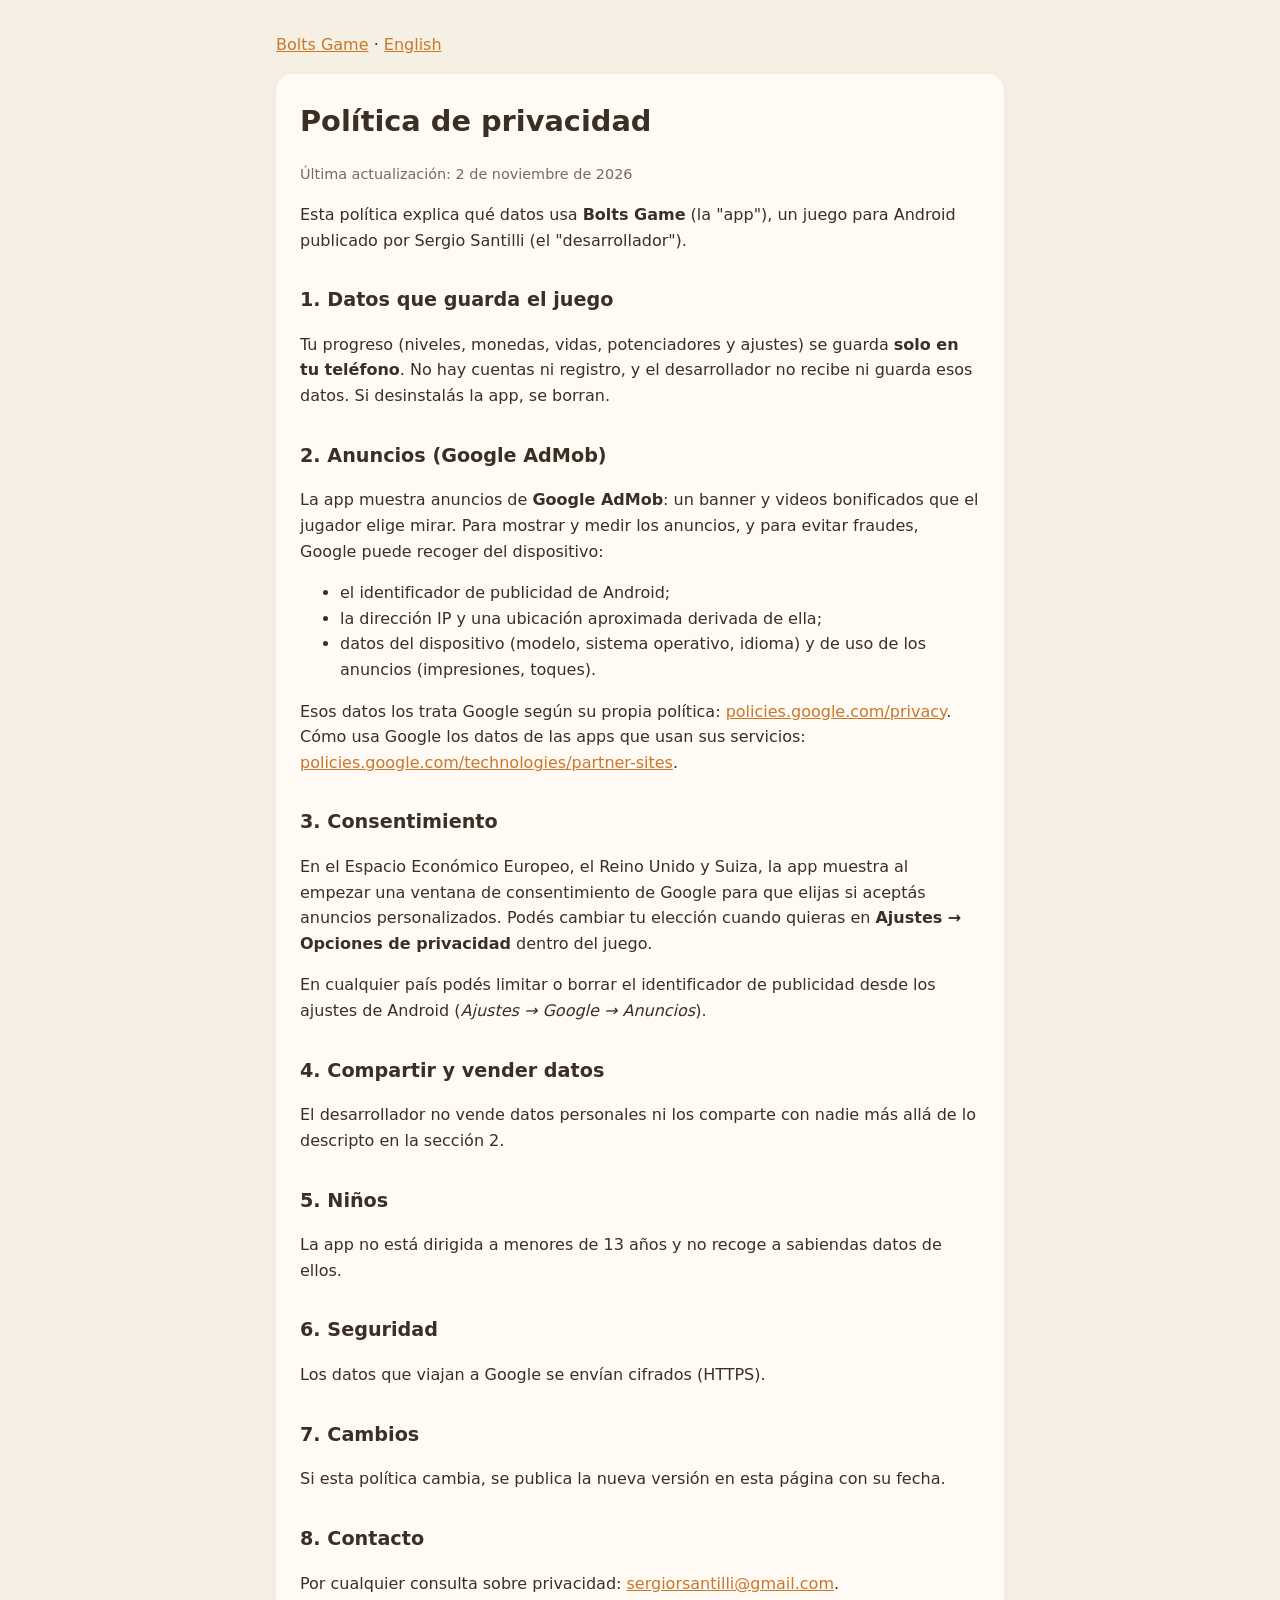
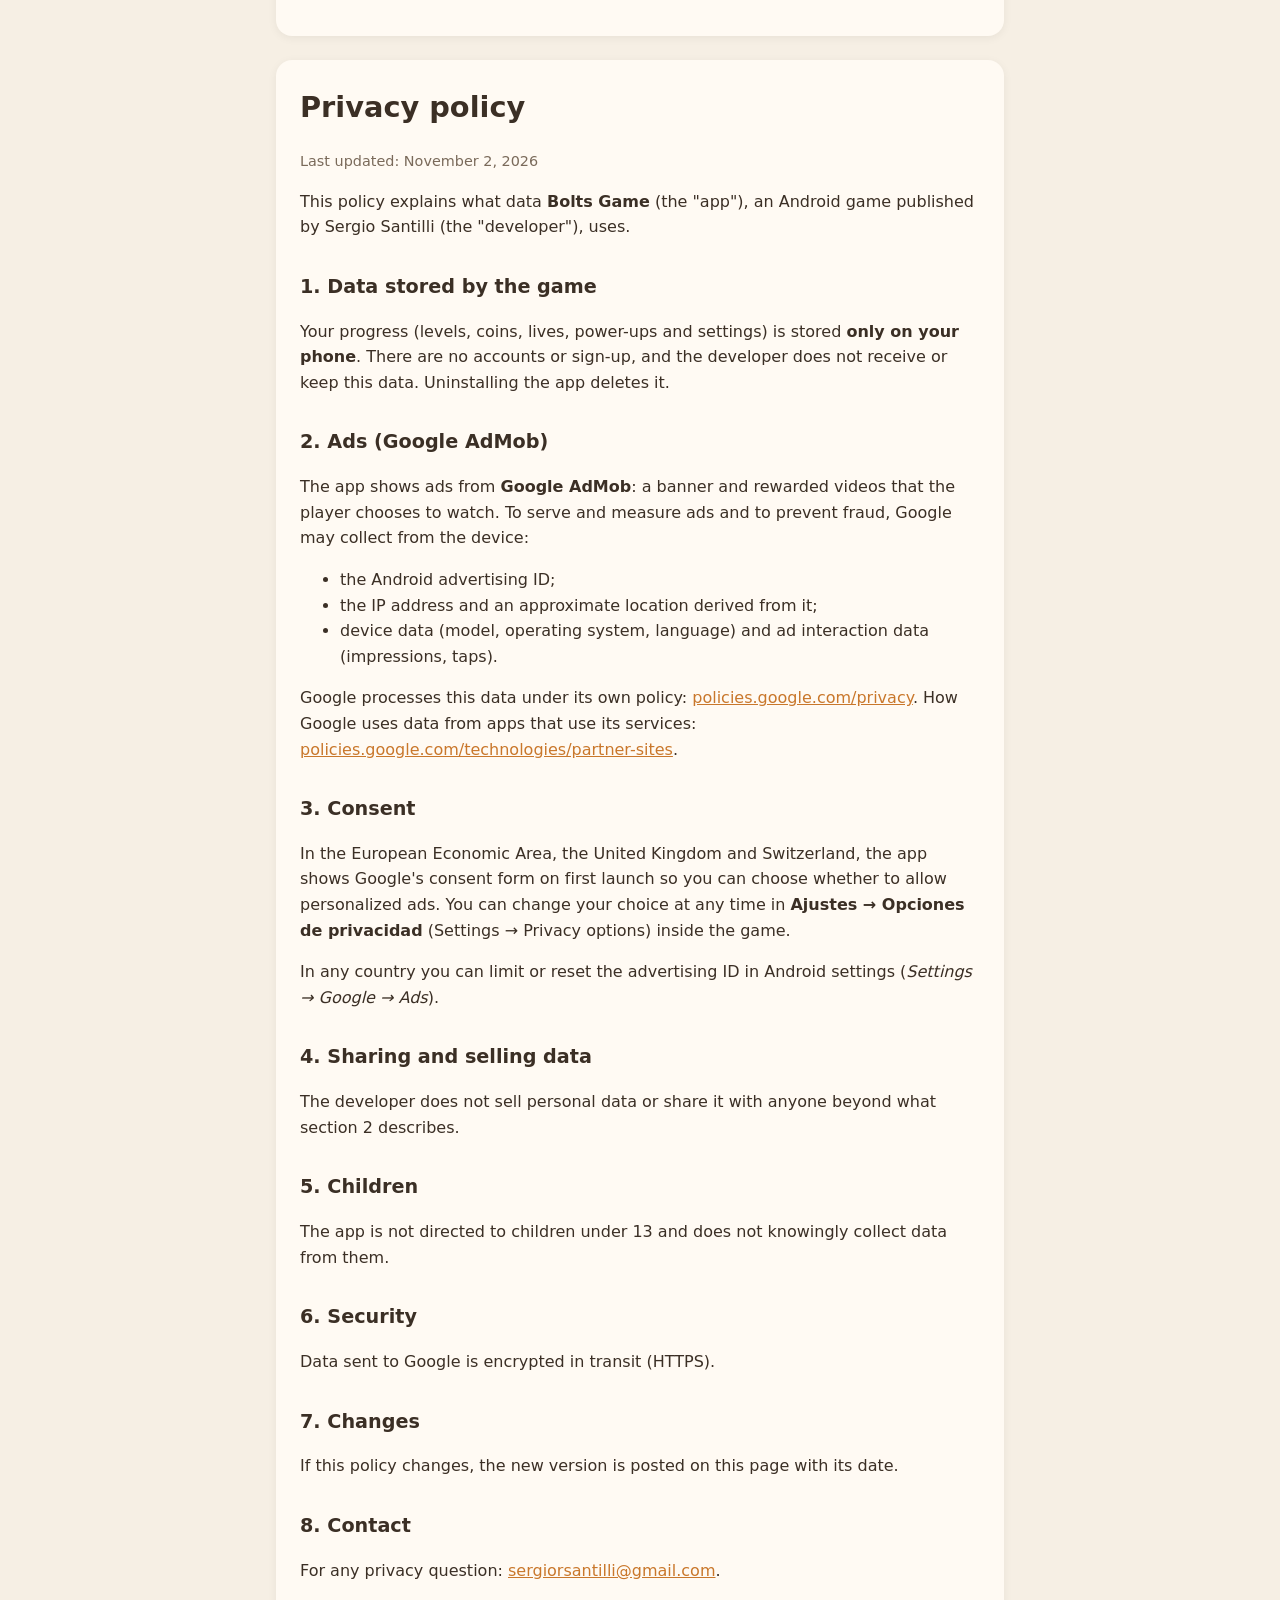
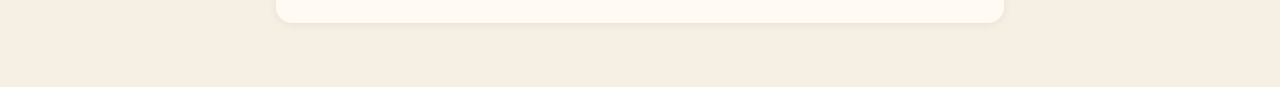
==== privacidad.html @ a4f58d48 "Sitio de Bolts Game: política de privacidad y app-ads.txt Co-Authored-By: Claude Opus 5.5 <noreply@a" ====
<!doctype html>
<html lang="es">
<head>
<meta charset="utf-8">
<meta name="viewport" content="width=device-width, initial-scale=1">
<title>Bolts Game: privacidad</title>
<link rel="stylesheet" href="style.css">
</head>
<body>
<main>
  <nav><a href="index.html">Bolts Game</a> · <a href="#en">English</a></nav>
  <div class="card">
    <h1>Política de privacidad</h1>
    <p class="muted">Última actualización: 2 de noviembre de 2026</p>
    <p>Esta política explica qué datos usa <strong>Bolts Game</strong> (la "app"), un juego para Android
      publicado por Sergio Santilli (el "desarrollador").</p>

    <h2>1. Datos que guarda el juego</h2>
    <p>Tu progreso (niveles, monedas, vidas, potenciadores y ajustes) se guarda <strong>solo en tu
      teléfono</strong>. No hay cuentas ni registro, y el desarrollador no recibe ni guarda esos datos.
      Si desinstalás la app, se borran.</p>

    <h2>2. Anuncios (Google AdMob)</h2>
    <p>La app muestra anuncios de <strong>Google AdMob</strong>: un banner y videos bonificados que el
      jugador elige mirar. Para mostrar y medir los anuncios, y para evitar fraudes, Google puede recoger
      del dispositivo:</p>
    <ul>
      <li>el identificador de publicidad de Android;</li>
      <li>la dirección IP y una ubicación aproximada derivada de ella;</li>
      <li>datos del dispositivo (modelo, sistema operativo, idioma) y de uso de los anuncios
        (impresiones, toques).</li>
    </ul>
    <p>Esos datos los trata Google según su propia política: <a href="https://policies.google.com/privacy">policies.google.com/privacy</a>.
      Cómo usa Google los datos de las apps que usan sus servicios:
      <a href="https://policies.google.com/technologies/partner-sites">policies.google.com/technologies/partner-sites</a>.</p>

    <h2>3. Consentimiento</h2>
    <p>En el Espacio Económico Europeo, el Reino Unido y Suiza, la app muestra al empezar una ventana de
      consentimiento de Google para que elijas si aceptás anuncios personalizados. Podés cambiar tu
      elección cuando quieras en <strong>Ajustes → Opciones de privacidad</strong> dentro del juego.</p>
    <p>En cualquier país podés limitar o borrar el identificador de publicidad desde los ajustes de
      Android (<em>Ajustes → Google → Anuncios</em>).</p>

    <h2>4. Compartir y vender datos</h2>
    <p>El desarrollador no vende datos personales ni los comparte con nadie más allá de lo descripto en
      la sección 2.</p>

    <h2>5. Niños</h2>
    <p>La app no está dirigida a menores de 13 años y no recoge a sabiendas datos de ellos.</p>

    <h2>6. Seguridad</h2>
    <p>Los datos que viajan a Google se envían cifrados (HTTPS).</p>

    <h2>7. Cambios</h2>
    <p>Si esta política cambia, se publica la nueva versión en esta página con su fecha.</p>

    <h2>8. Contacto</h2>
    <p>Por cualquier consulta sobre privacidad: <a href="mailto:sergiorsantilli@gmail.com">sergiorsantilli@gmail.com</a>.</p>
  </div>

  <div class="card" id="en" style="margin-top:24px">
    <h1>Privacy policy</h1>
    <p class="muted">Last updated: November 2, 2026</p>
    <p>This policy explains what data <strong>Bolts Game</strong> (the "app"), an Android game published by
      Sergio Santilli (the "developer"), uses.</p>

    <h2>1. Data stored by the game</h2>
    <p>Your progress (levels, coins, lives, power-ups and settings) is stored <strong>only on your
      phone</strong>. There are no accounts or sign-up, and the developer does not receive or keep this
      data. Uninstalling the app deletes it.</p>

    <h2>2. Ads (Google AdMob)</h2>
    <p>The app shows ads from <strong>Google AdMob</strong>: a banner and rewarded videos that the player
      chooses to watch. To serve and measure ads and to prevent fraud, Google may collect from the device:</p>
    <ul>
      <li>the Android advertising ID;</li>
      <li>the IP address and an approximate location derived from it;</li>
      <li>device data (model, operating system, language) and ad interaction data (impressions, taps).</li>
    </ul>
    <p>Google processes this data under its own policy: <a href="https://policies.google.com/privacy">policies.google.com/privacy</a>.
      How Google uses data from apps that use its services:
      <a href="https://policies.google.com/technologies/partner-sites">policies.google.com/technologies/partner-sites</a>.</p>

    <h2>3. Consent</h2>
    <p>In the European Economic Area, the United Kingdom and Switzerland, the app shows Google's consent
      form on first launch so you can choose whether to allow personalized ads. You can change your
      choice at any time in <strong>Ajustes → Opciones de privacidad</strong> (Settings → Privacy options)
      inside the game.</p>
    <p>In any country you can limit or reset the advertising ID in Android settings
      (<em>Settings → Google → Ads</em>).</p>

    <h2>4. Sharing and selling data</h2>
    <p>The developer does not sell personal data or share it with anyone beyond what section 2 describes.</p>

    <h2>5. Children</h2>
    <p>The app is not directed to children under 13 and does not knowingly collect data from them.</p>

    <h2>6. Security</h2>
    <p>Data sent to Google is encrypted in transit (HTTPS).</p>

    <h2>7. Changes</h2>
    <p>If this policy changes, the new version is posted on this page with its date.</p>

    <h2>8. Contact</h2>
    <p>For any privacy question: <a href="mailto:sergiorsantilli@gmail.com">sergiorsantilli@gmail.com</a>.</p>
  </div>
</main>
</body>
</html>
---- style.css ----
:root { --bg: #f6efe4; --card: #fffaf3; --text: #3b2f25; --muted: #7a6a5a; --accent: #c9772b; }
@media (prefers-color-scheme: dark) { :root { --bg: #1f1a15; --card: #2a231c; --text: #f1e7da; --muted: #b8a894; --accent: #f0a85a; } }
* { box-sizing: border-box; }
body { margin: 0; background: var(--bg); color: var(--text); font: 16px/1.6 system-ui, -apple-system, "Segoe UI", Roboto, sans-serif; }
main { max-width: 760px; margin: 0 auto; padding: 32px 16px 64px; }
.card { background: var(--card); border-radius: 16px; padding: 24px; box-shadow: 0 2px 10px rgba(0,0,0,.06); }
h1 { margin-top: 0; font-size: 1.8rem; }
h2 { font-size: 1.2rem; margin-top: 2rem; }
a { color: var(--accent); }
.muted { color: var(--muted); font-size: .9rem; }
nav { margin-bottom: 16px; }
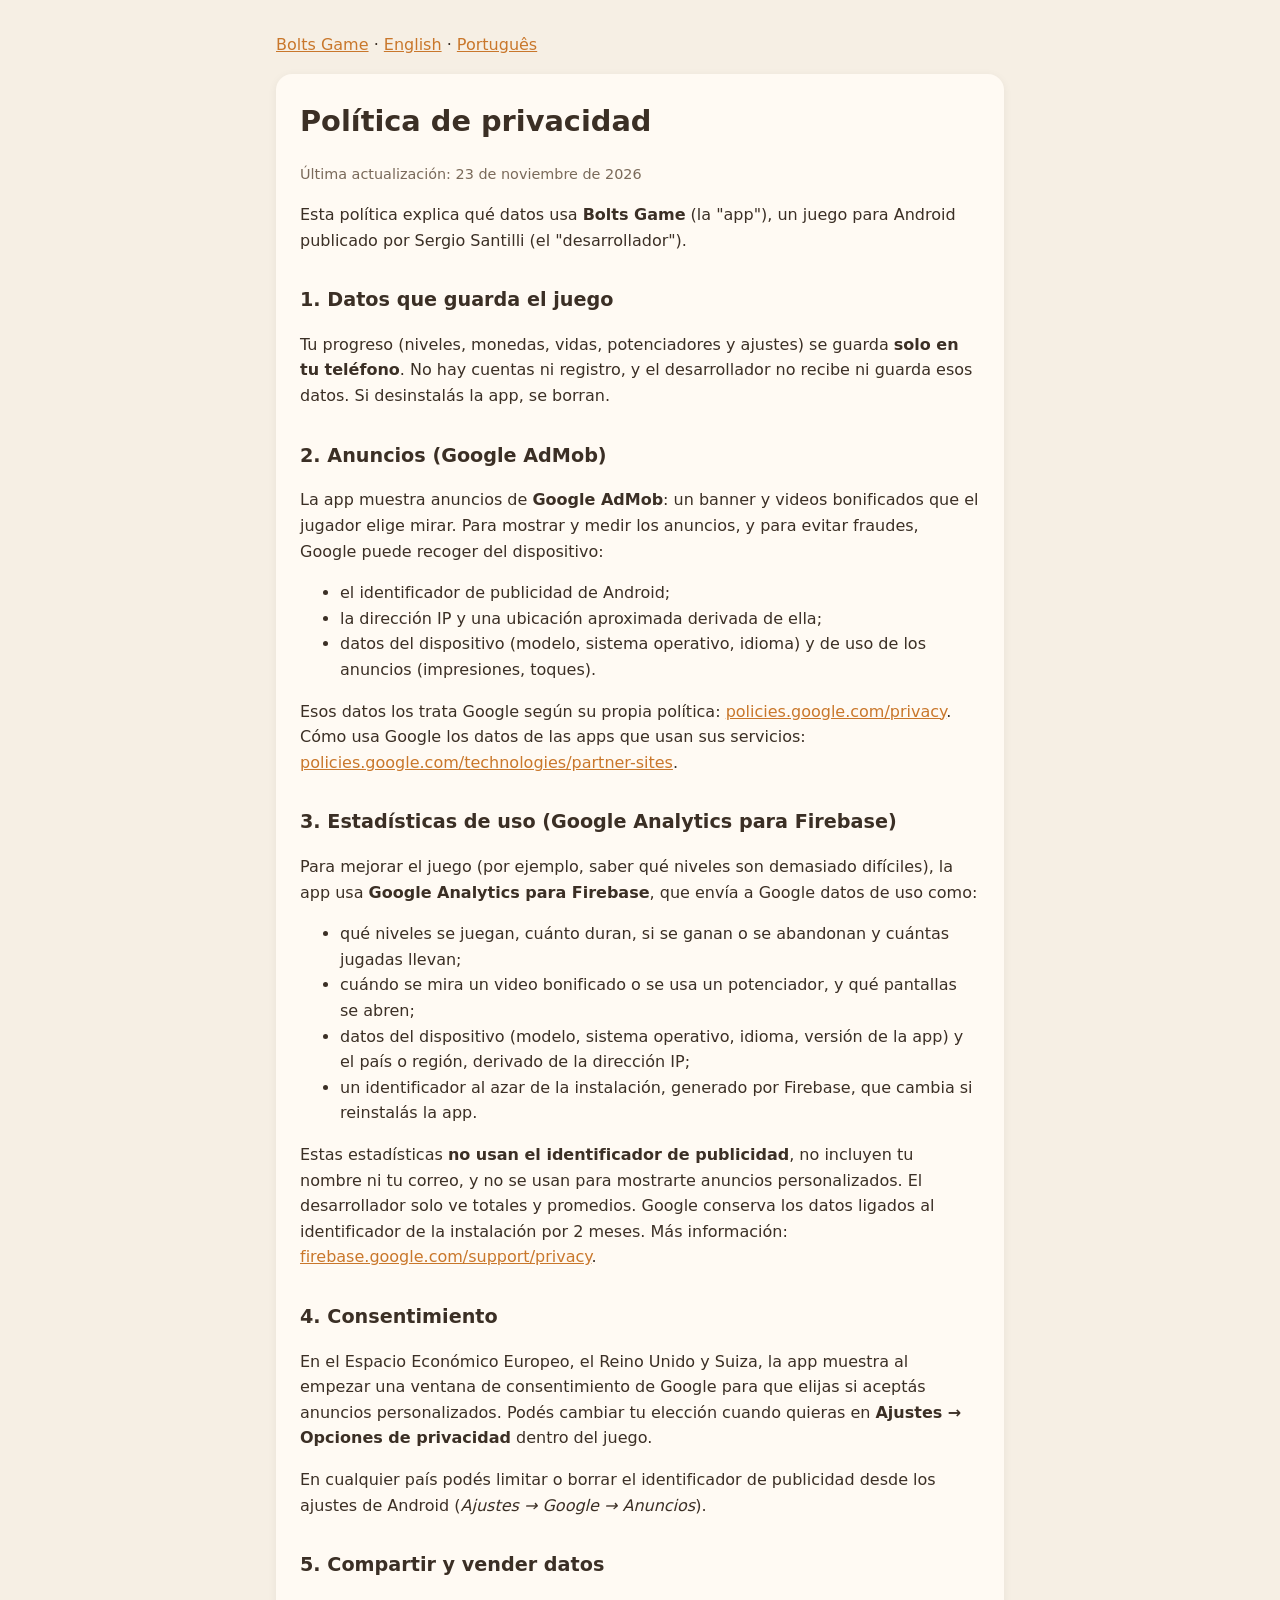
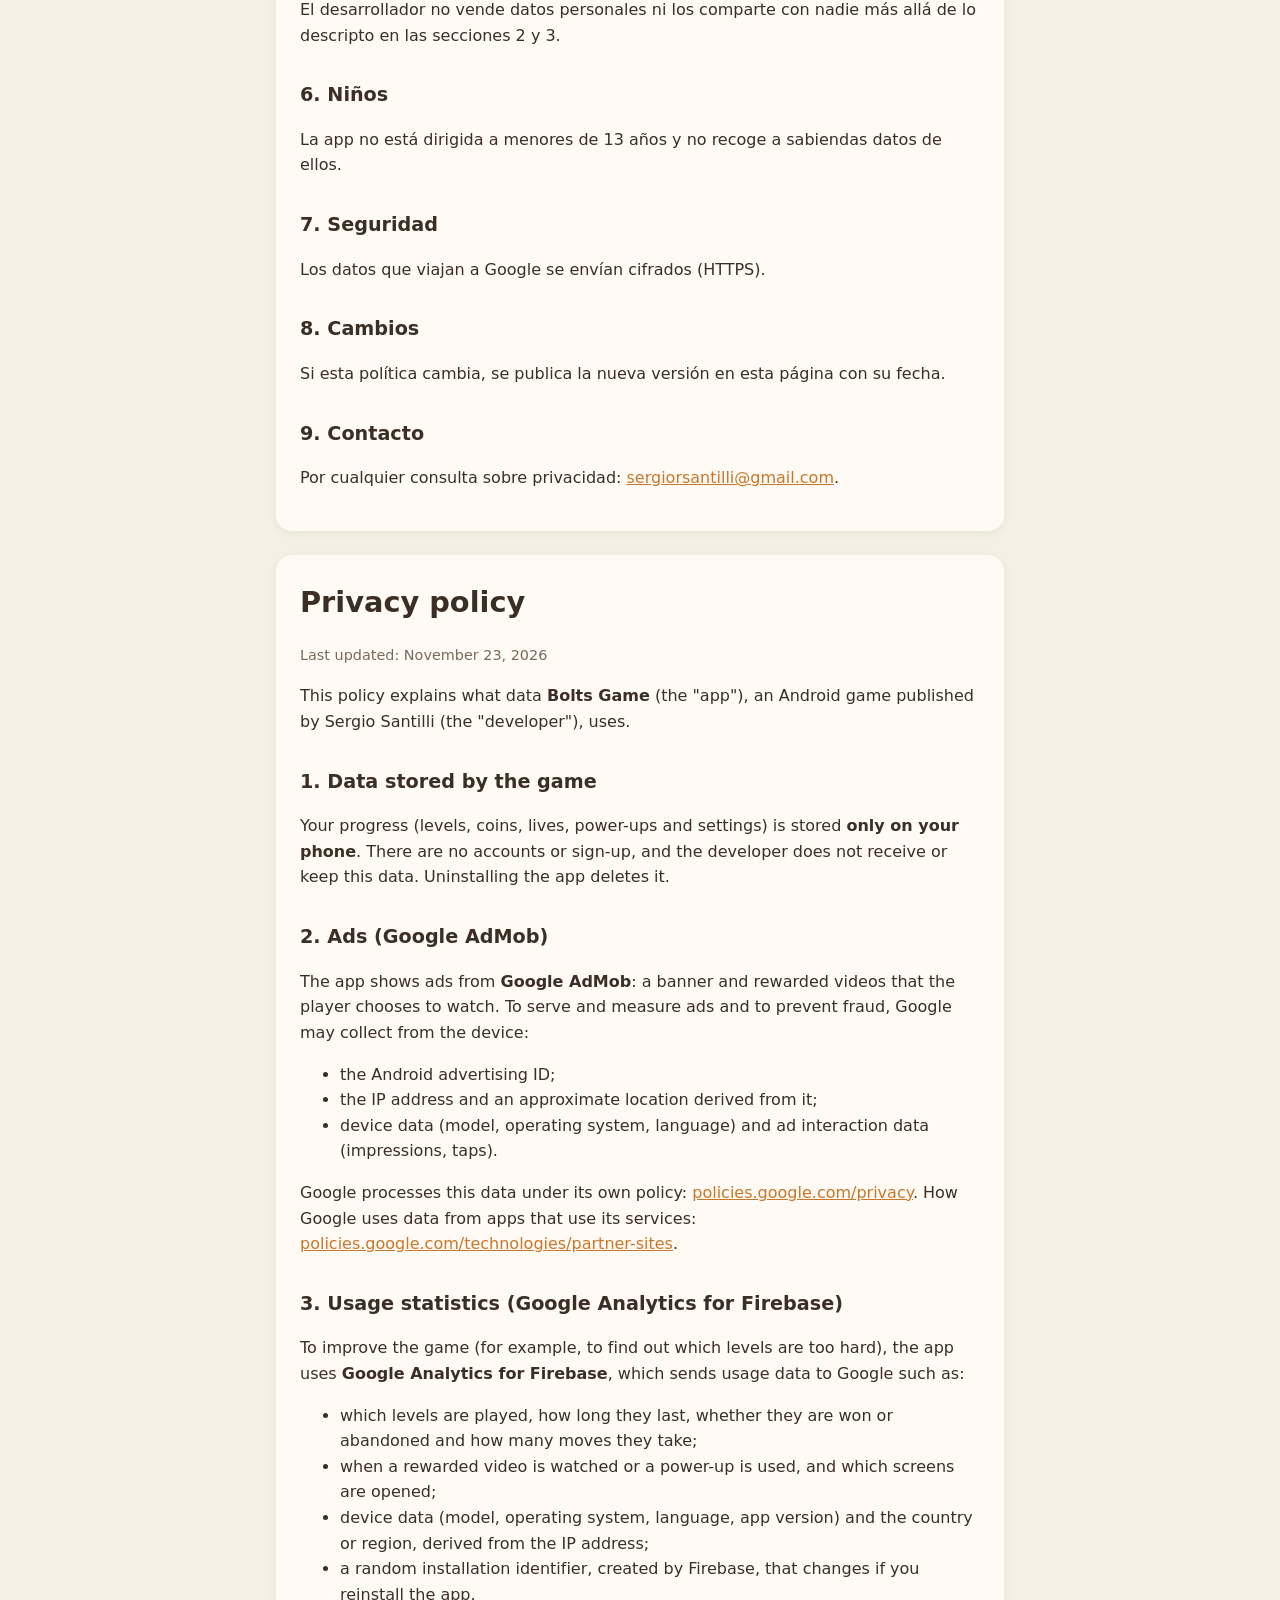
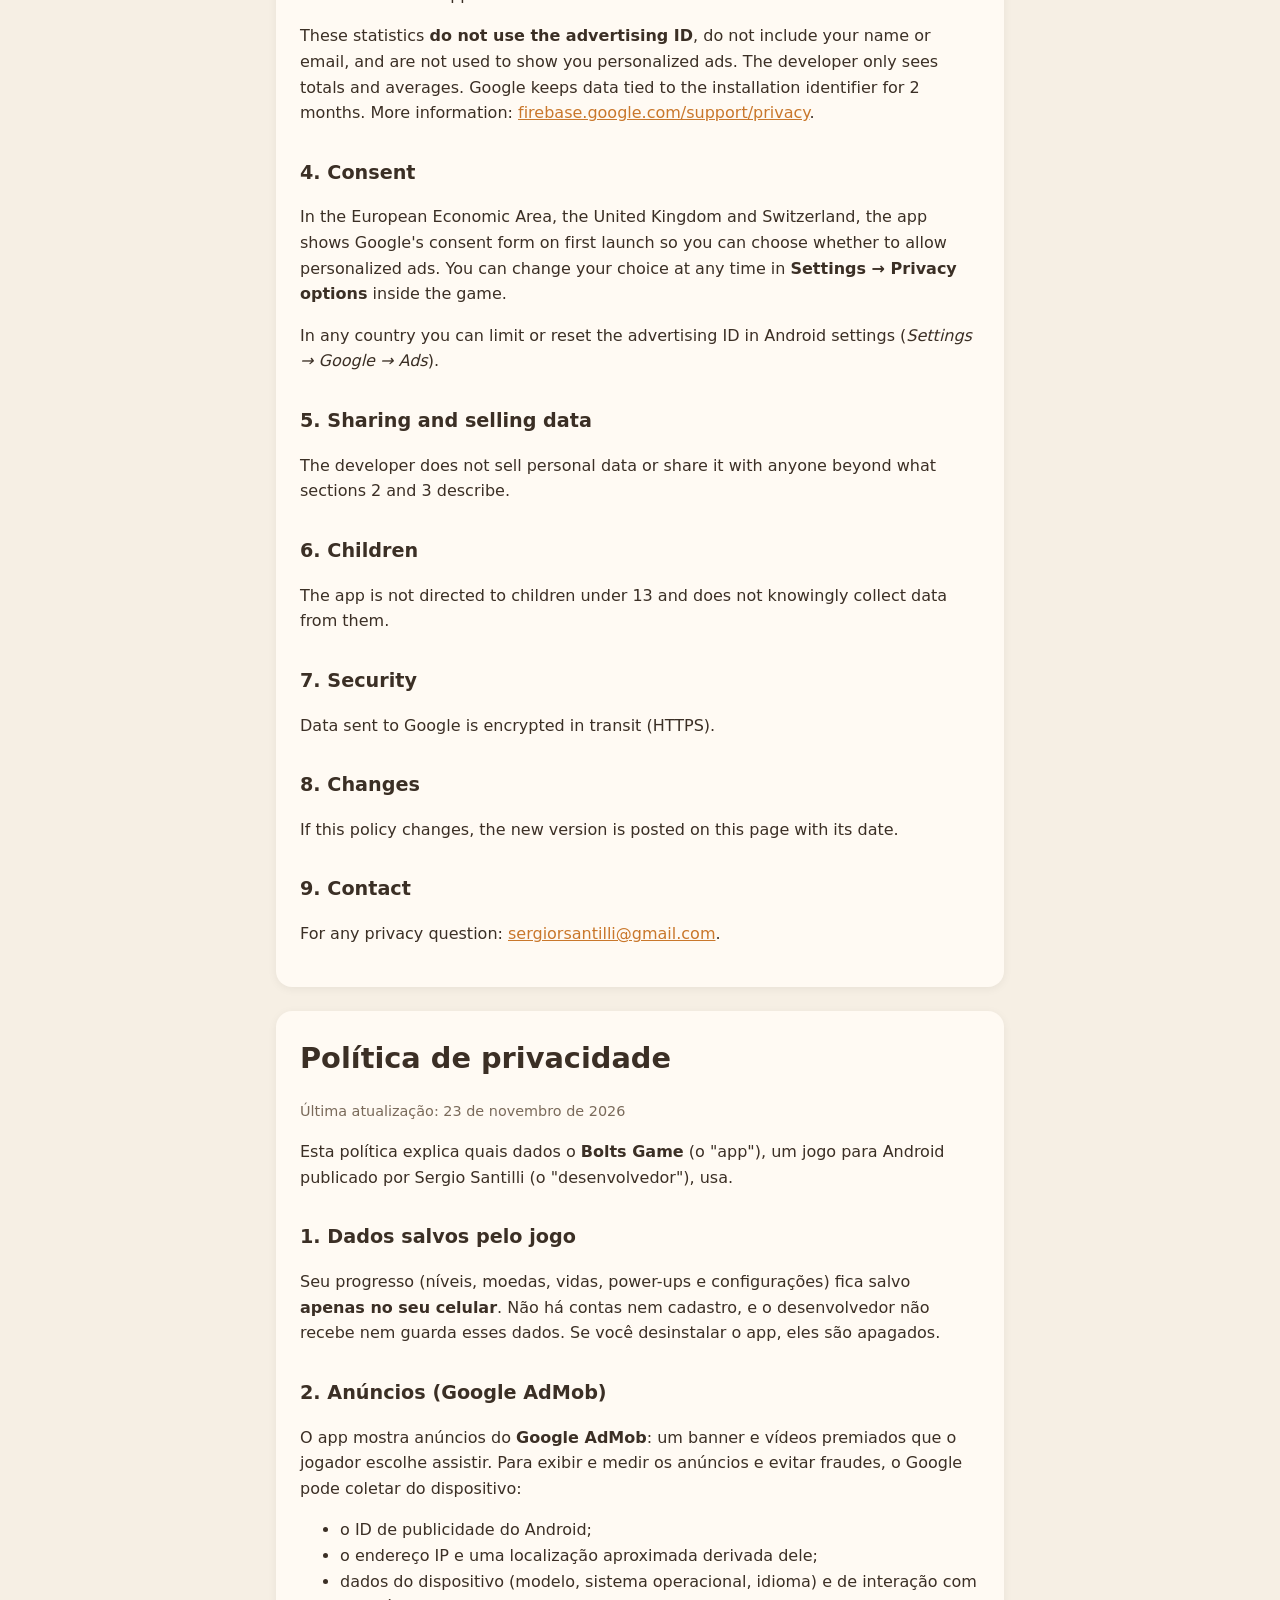
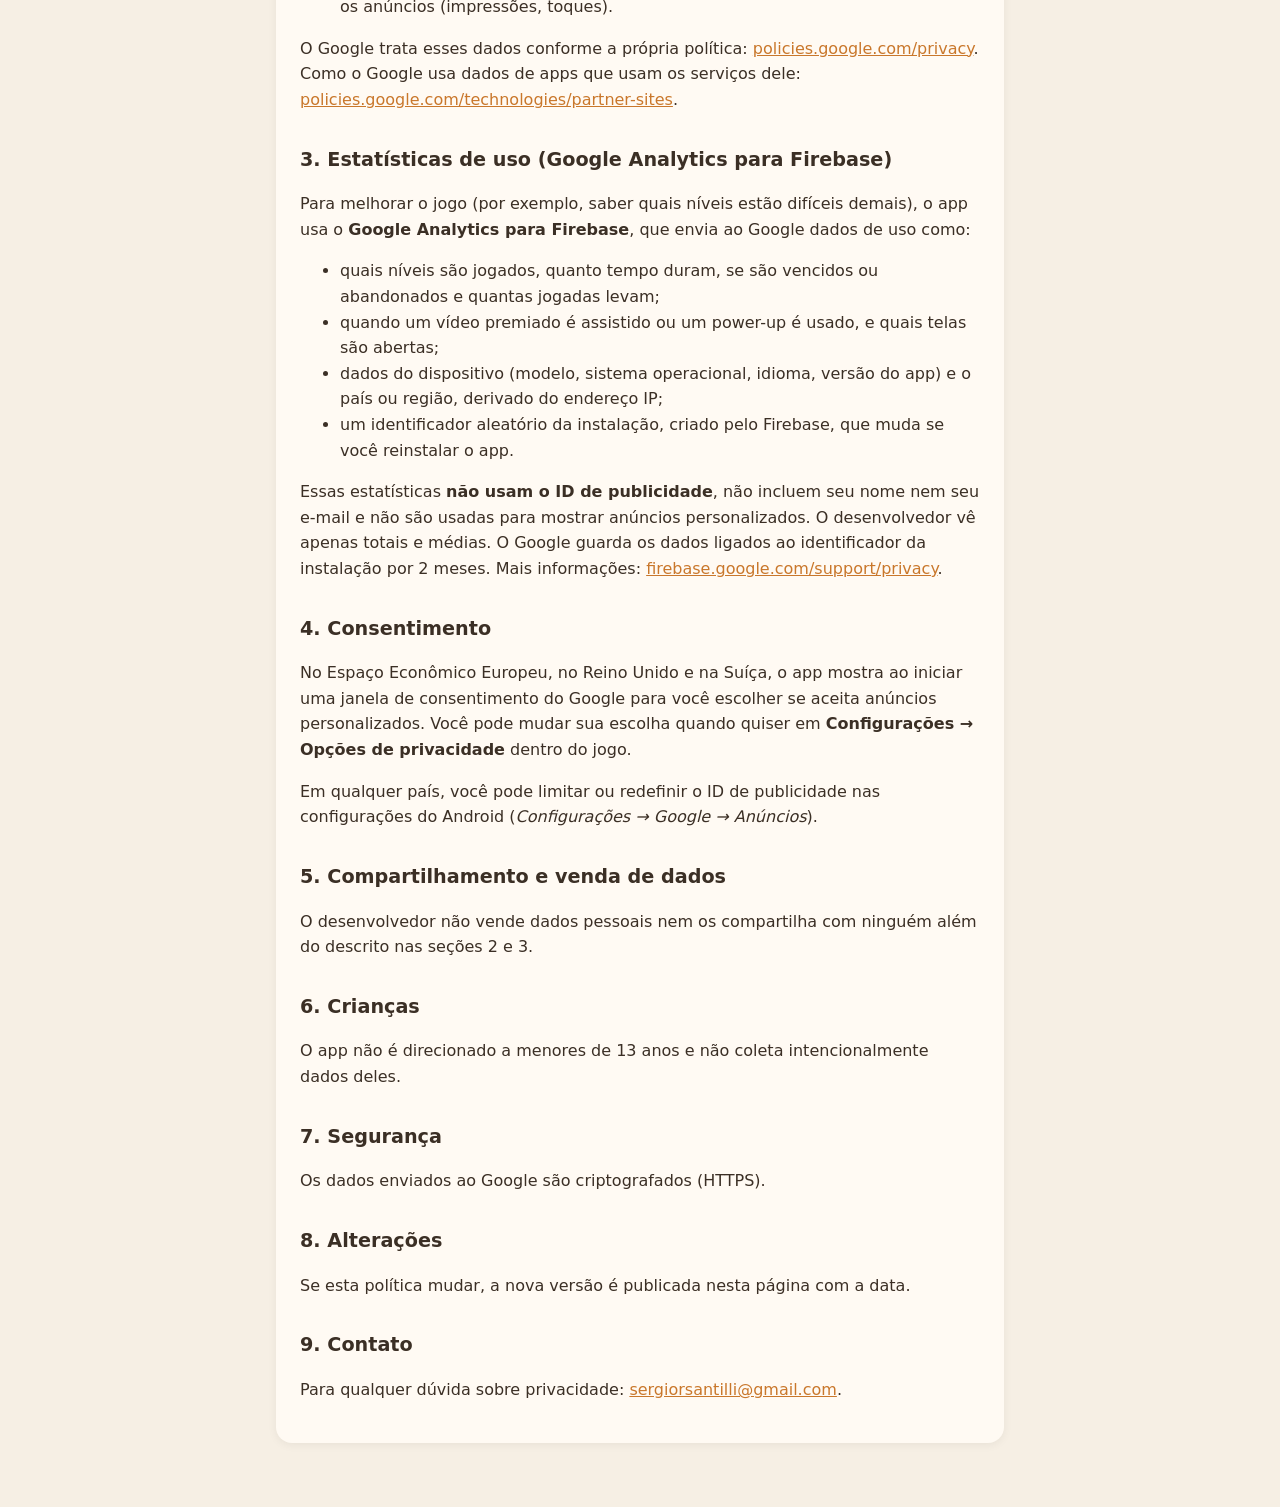
==== commit b2c1bd0a: "Bolts Game: privacidad con estadísticas de uso (Firebase) y versión en portugués Co-Authored-By: Cla" ====
--- a/privacidad.html
+++ b/privacidad.html
@@ -8,10 +8,10 @@
 </head>
 <body>
 <main>
-  <nav><a href="index.html">Bolts Game</a> · <a href="#en">English</a></nav>
+  <nav><a href="index.html">Bolts Game</a> · <a href="#en">English</a> · <a href="#pt">Português</a></nav>
   <div class="card">
     <h1>Política de privacidad</h1>
-    <p class="muted">Última actualización: 2 de noviembre de 2026</p>
+    <p class="muted">Última actualización: 23 de noviembre de 2026</p>
     <p>Esta política explica qué datos usa <strong>Bolts Game</strong> (la "app"), un juego para Android
       publicado por Sergio Santilli (el "desarrollador").</p>
 
@@ -34,33 +34,50 @@
       Cómo usa Google los datos de las apps que usan sus servicios:
       <a href="https://policies.google.com/technologies/partner-sites">policies.google.com/technologies/partner-sites</a>.</p>
 
-    <h2>3. Consentimiento</h2>
+    <h2>3. Estadísticas de uso (Google Analytics para Firebase)</h2>
+    <p>Para mejorar el juego (por ejemplo, saber qué niveles son demasiado difíciles), la app usa
+      <strong>Google Analytics para Firebase</strong>, que envía a Google datos de uso como:</p>
+    <ul>
+      <li>qué niveles se juegan, cuánto duran, si se ganan o se abandonan y cuántas jugadas llevan;</li>
+      <li>cuándo se mira un video bonificado o se usa un potenciador, y qué pantallas se abren;</li>
+      <li>datos del dispositivo (modelo, sistema operativo, idioma, versión de la app) y el país o
+        región, derivado de la dirección IP;</li>
+      <li>un identificador al azar de la instalación, generado por Firebase, que cambia si reinstalás
+        la app.</li>
+    </ul>
+    <p>Estas estadísticas <strong>no usan el identificador de publicidad</strong>, no incluyen tu nombre
+      ni tu correo, y no se usan para mostrarte anuncios personalizados. El desarrollador solo ve
+      totales y promedios. Google conserva los datos ligados al identificador de la instalación por
+      2 meses. Más información:
+      <a href="https://firebase.google.com/support/privacy">firebase.google.com/support/privacy</a>.</p>
+
+    <h2>4. Consentimiento</h2>
     <p>En el Espacio Económico Europeo, el Reino Unido y Suiza, la app muestra al empezar una ventana de
       consentimiento de Google para que elijas si aceptás anuncios personalizados. Podés cambiar tu
       elección cuando quieras en <strong>Ajustes → Opciones de privacidad</strong> dentro del juego.</p>
     <p>En cualquier país podés limitar o borrar el identificador de publicidad desde los ajustes de
       Android (<em>Ajustes → Google → Anuncios</em>).</p>
 
-    <h2>4. Compartir y vender datos</h2>
+    <h2>5. Compartir y vender datos</h2>
     <p>El desarrollador no vende datos personales ni los comparte con nadie más allá de lo descripto en
-      la sección 2.</p>
-
-    <h2>5. Niños</h2>
+      las secciones 2 y 3.</p>
+
+    <h2>6. Niños</h2>
     <p>La app no está dirigida a menores de 13 años y no recoge a sabiendas datos de ellos.</p>
 
-    <h2>6. Seguridad</h2>
+    <h2>7. Seguridad</h2>
     <p>Los datos que viajan a Google se envían cifrados (HTTPS).</p>
 
-    <h2>7. Cambios</h2>
+    <h2>8. Cambios</h2>
     <p>Si esta política cambia, se publica la nueva versión en esta página con su fecha.</p>
 
-    <h2>8. Contacto</h2>
+    <h2>9. Contacto</h2>
     <p>Por cualquier consulta sobre privacidad: <a href="mailto:sergiorsantilli@gmail.com">sergiorsantilli@gmail.com</a>.</p>
   </div>
 
   <div class="card" id="en" style="margin-top:24px">
     <h1>Privacy policy</h1>
-    <p class="muted">Last updated: November 2, 2026</p>
+    <p class="muted">Last updated: November 23, 2026</p>
     <p>This policy explains what data <strong>Bolts Game</strong> (the "app"), an Android game published by
       Sergio Santilli (the "developer"), uses.</p>
 
@@ -81,28 +98,110 @@
       How Google uses data from apps that use its services:
       <a href="https://policies.google.com/technologies/partner-sites">policies.google.com/technologies/partner-sites</a>.</p>
 
-    <h2>3. Consent</h2>
+    <h2>3. Usage statistics (Google Analytics for Firebase)</h2>
+    <p>To improve the game (for example, to find out which levels are too hard), the app uses
+      <strong>Google Analytics for Firebase</strong>, which sends usage data to Google such as:</p>
+    <ul>
+      <li>which levels are played, how long they last, whether they are won or abandoned and how many
+        moves they take;</li>
+      <li>when a rewarded video is watched or a power-up is used, and which screens are opened;</li>
+      <li>device data (model, operating system, language, app version) and the country or region,
+        derived from the IP address;</li>
+      <li>a random installation identifier, created by Firebase, that changes if you reinstall the app.</li>
+    </ul>
+    <p>These statistics <strong>do not use the advertising ID</strong>, do not include your name or
+      email, and are not used to show you personalized ads. The developer only sees totals and
+      averages. Google keeps data tied to the installation identifier for 2 months. More information:
+      <a href="https://firebase.google.com/support/privacy">firebase.google.com/support/privacy</a>.</p>
+
+    <h2>4. Consent</h2>
     <p>In the European Economic Area, the United Kingdom and Switzerland, the app shows Google's consent
       form on first launch so you can choose whether to allow personalized ads. You can change your
-      choice at any time in <strong>Ajustes → Opciones de privacidad</strong> (Settings → Privacy options)
-      inside the game.</p>
+      choice at any time in <strong>Settings → Privacy options</strong> inside the game.</p>
     <p>In any country you can limit or reset the advertising ID in Android settings
       (<em>Settings → Google → Ads</em>).</p>
 
-    <h2>4. Sharing and selling data</h2>
-    <p>The developer does not sell personal data or share it with anyone beyond what section 2 describes.</p>
-
-    <h2>5. Children</h2>
+    <h2>5. Sharing and selling data</h2>
+    <p>The developer does not sell personal data or share it with anyone beyond what sections 2 and 3
+      describe.</p>
+
+    <h2>6. Children</h2>
     <p>The app is not directed to children under 13 and does not knowingly collect data from them.</p>
 
-    <h2>6. Security</h2>
+    <h2>7. Security</h2>
     <p>Data sent to Google is encrypted in transit (HTTPS).</p>
 
-    <h2>7. Changes</h2>
+    <h2>8. Changes</h2>
     <p>If this policy changes, the new version is posted on this page with its date.</p>
 
-    <h2>8. Contact</h2>
+    <h2>9. Contact</h2>
     <p>For any privacy question: <a href="mailto:sergiorsantilli@gmail.com">sergiorsantilli@gmail.com</a>.</p>
+  </div>
+
+  <div class="card" id="pt" lang="pt-BR" style="margin-top:24px">
+    <h1>Política de privacidade</h1>
+    <p class="muted">Última atualização: 23 de novembro de 2026</p>
+    <p>Esta política explica quais dados o <strong>Bolts Game</strong> (o "app"), um jogo para Android
+      publicado por Sergio Santilli (o "desenvolvedor"), usa.</p>
+
+    <h2>1. Dados salvos pelo jogo</h2>
+    <p>Seu progresso (níveis, moedas, vidas, power-ups e configurações) fica salvo <strong>apenas no seu
+      celular</strong>. Não há contas nem cadastro, e o desenvolvedor não recebe nem guarda esses dados.
+      Se você desinstalar o app, eles são apagados.</p>
+
+    <h2>2. Anúncios (Google AdMob)</h2>
+    <p>O app mostra anúncios do <strong>Google AdMob</strong>: um banner e vídeos premiados que o jogador
+      escolhe assistir. Para exibir e medir os anúncios e evitar fraudes, o Google pode coletar do
+      dispositivo:</p>
+    <ul>
+      <li>o ID de publicidade do Android;</li>
+      <li>o endereço IP e uma localização aproximada derivada dele;</li>
+      <li>dados do dispositivo (modelo, sistema operacional, idioma) e de interação com os anúncios
+        (impressões, toques).</li>
+    </ul>
+    <p>O Google trata esses dados conforme a própria política: <a href="https://policies.google.com/privacy">policies.google.com/privacy</a>.
+      Como o Google usa dados de apps que usam os serviços dele:
+      <a href="https://policies.google.com/technologies/partner-sites">policies.google.com/technologies/partner-sites</a>.</p>
+
+    <h2>3. Estatísticas de uso (Google Analytics para Firebase)</h2>
+    <p>Para melhorar o jogo (por exemplo, saber quais níveis estão difíceis demais), o app usa o
+      <strong>Google Analytics para Firebase</strong>, que envia ao Google dados de uso como:</p>
+    <ul>
+      <li>quais níveis são jogados, quanto tempo duram, se são vencidos ou abandonados e quantas jogadas
+        levam;</li>
+      <li>quando um vídeo premiado é assistido ou um power-up é usado, e quais telas são abertas;</li>
+      <li>dados do dispositivo (modelo, sistema operacional, idioma, versão do app) e o país ou região,
+        derivado do endereço IP;</li>
+      <li>um identificador aleatório da instalação, criado pelo Firebase, que muda se você reinstalar o
+        app.</li>
+    </ul>
+    <p>Essas estatísticas <strong>não usam o ID de publicidade</strong>, não incluem seu nome nem seu
+      e-mail e não são usadas para mostrar anúncios personalizados. O desenvolvedor vê apenas totais e
+      médias. O Google guarda os dados ligados ao identificador da instalação por 2 meses. Mais
+      informações: <a href="https://firebase.google.com/support/privacy">firebase.google.com/support/privacy</a>.</p>
+
+    <h2>4. Consentimento</h2>
+    <p>No Espaço Econômico Europeu, no Reino Unido e na Suíça, o app mostra ao iniciar uma janela de
+      consentimento do Google para você escolher se aceita anúncios personalizados. Você pode mudar sua
+      escolha quando quiser em <strong>Configurações → Opções de privacidade</strong> dentro do jogo.</p>
+    <p>Em qualquer país, você pode limitar ou redefinir o ID de publicidade nas configurações do Android
+      (<em>Configurações → Google → Anúncios</em>).</p>
+
+    <h2>5. Compartilhamento e venda de dados</h2>
+    <p>O desenvolvedor não vende dados pessoais nem os compartilha com ninguém além do descrito nas
+      seções 2 e 3.</p>
+
+    <h2>6. Crianças</h2>
+    <p>O app não é direcionado a menores de 13 anos e não coleta intencionalmente dados deles.</p>
+
+    <h2>7. Segurança</h2>
+    <p>Os dados enviados ao Google são criptografados (HTTPS).</p>
+
+    <h2>8. Alterações</h2>
+    <p>Se esta política mudar, a nova versão é publicada nesta página com a data.</p>
+
+    <h2>9. Contato</h2>
+    <p>Para qualquer dúvida sobre privacidade: <a href="mailto:sergiorsantilli@gmail.com">sergiorsantilli@gmail.com</a>.</p>
   </div>
 </main>
 </body>
